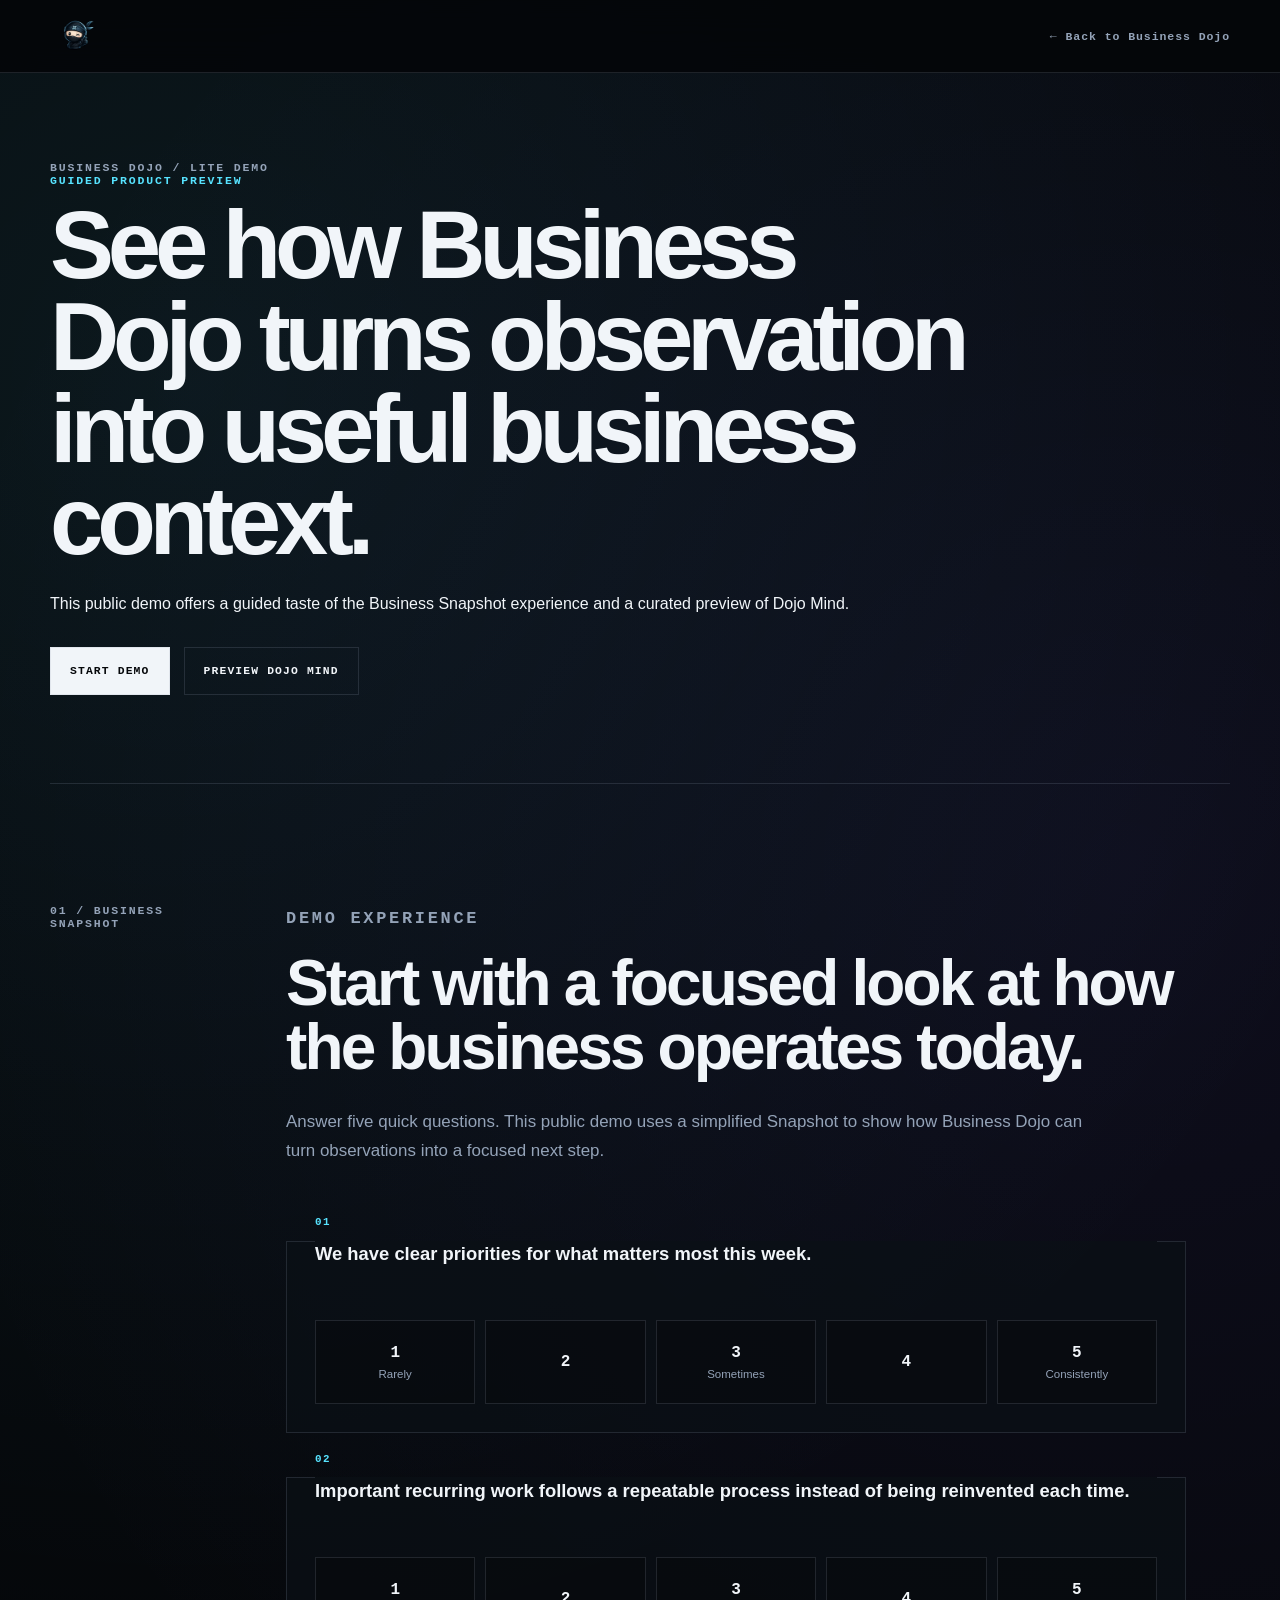
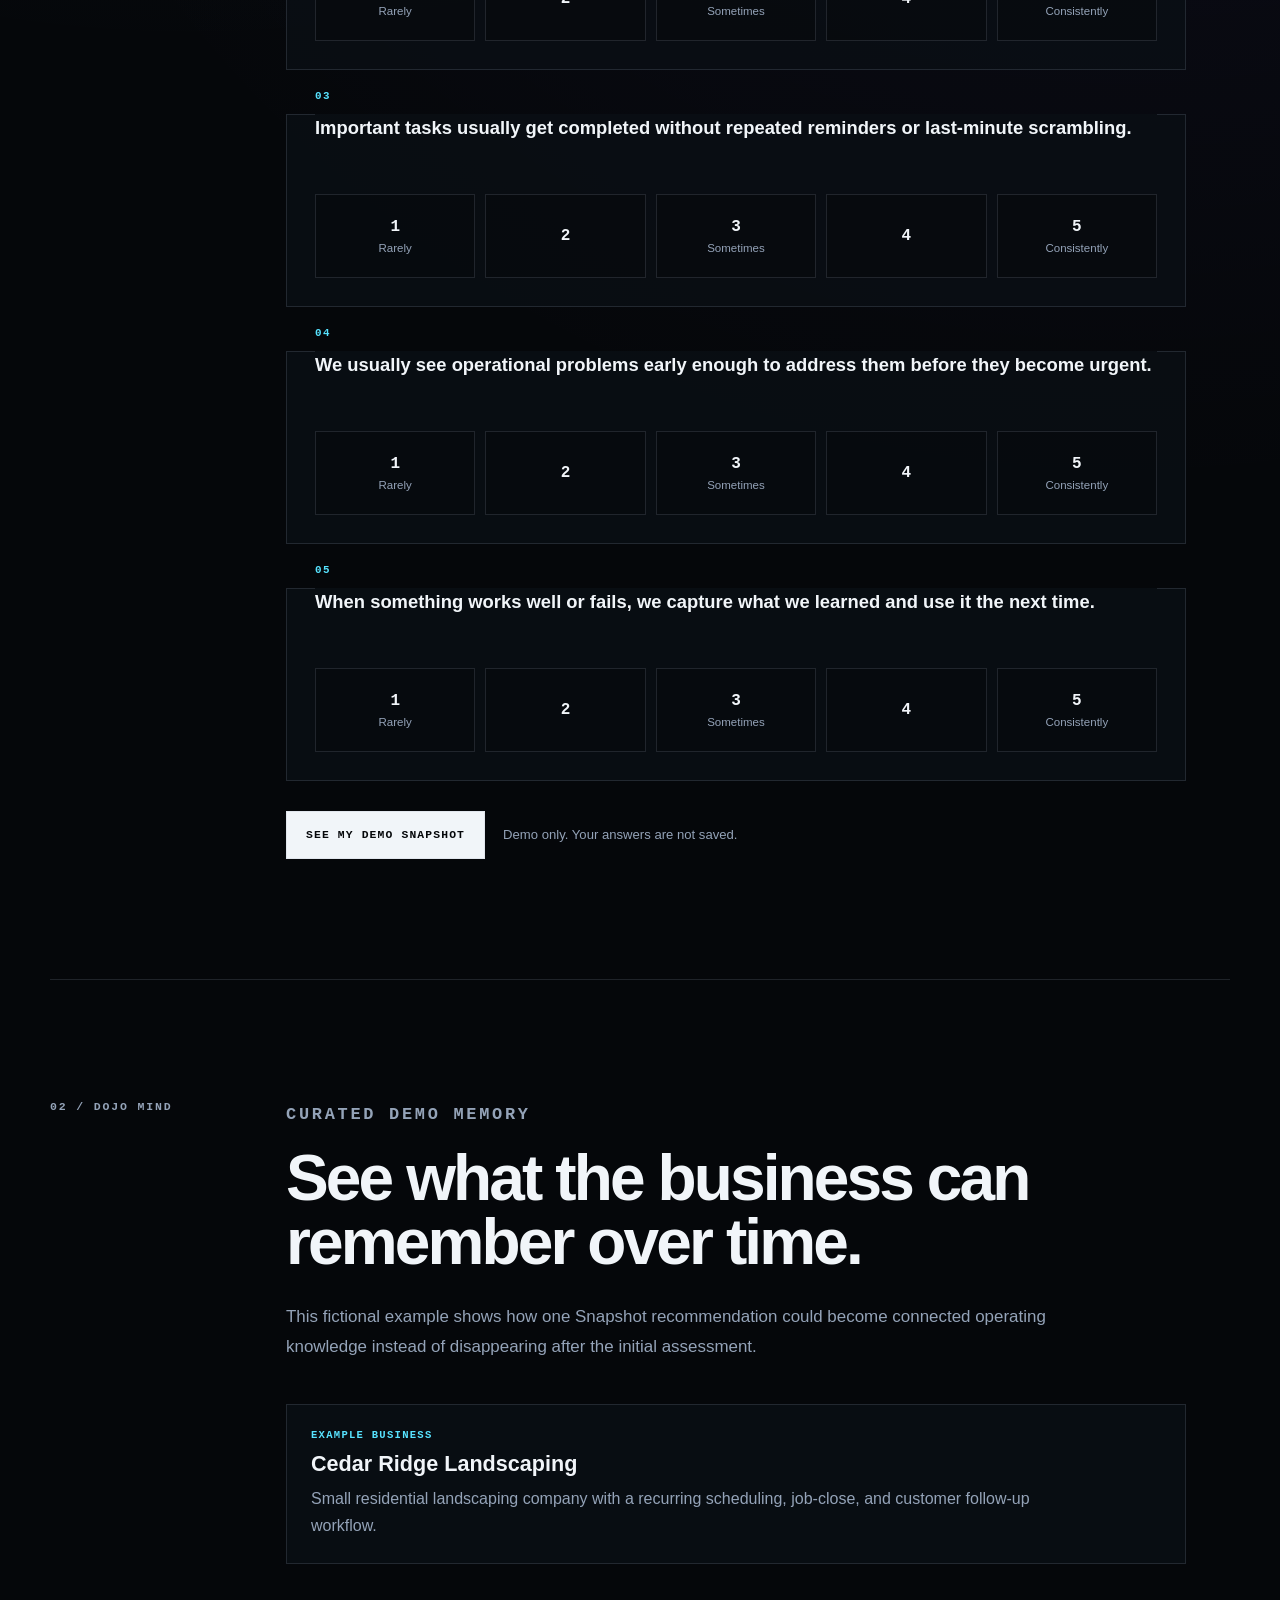
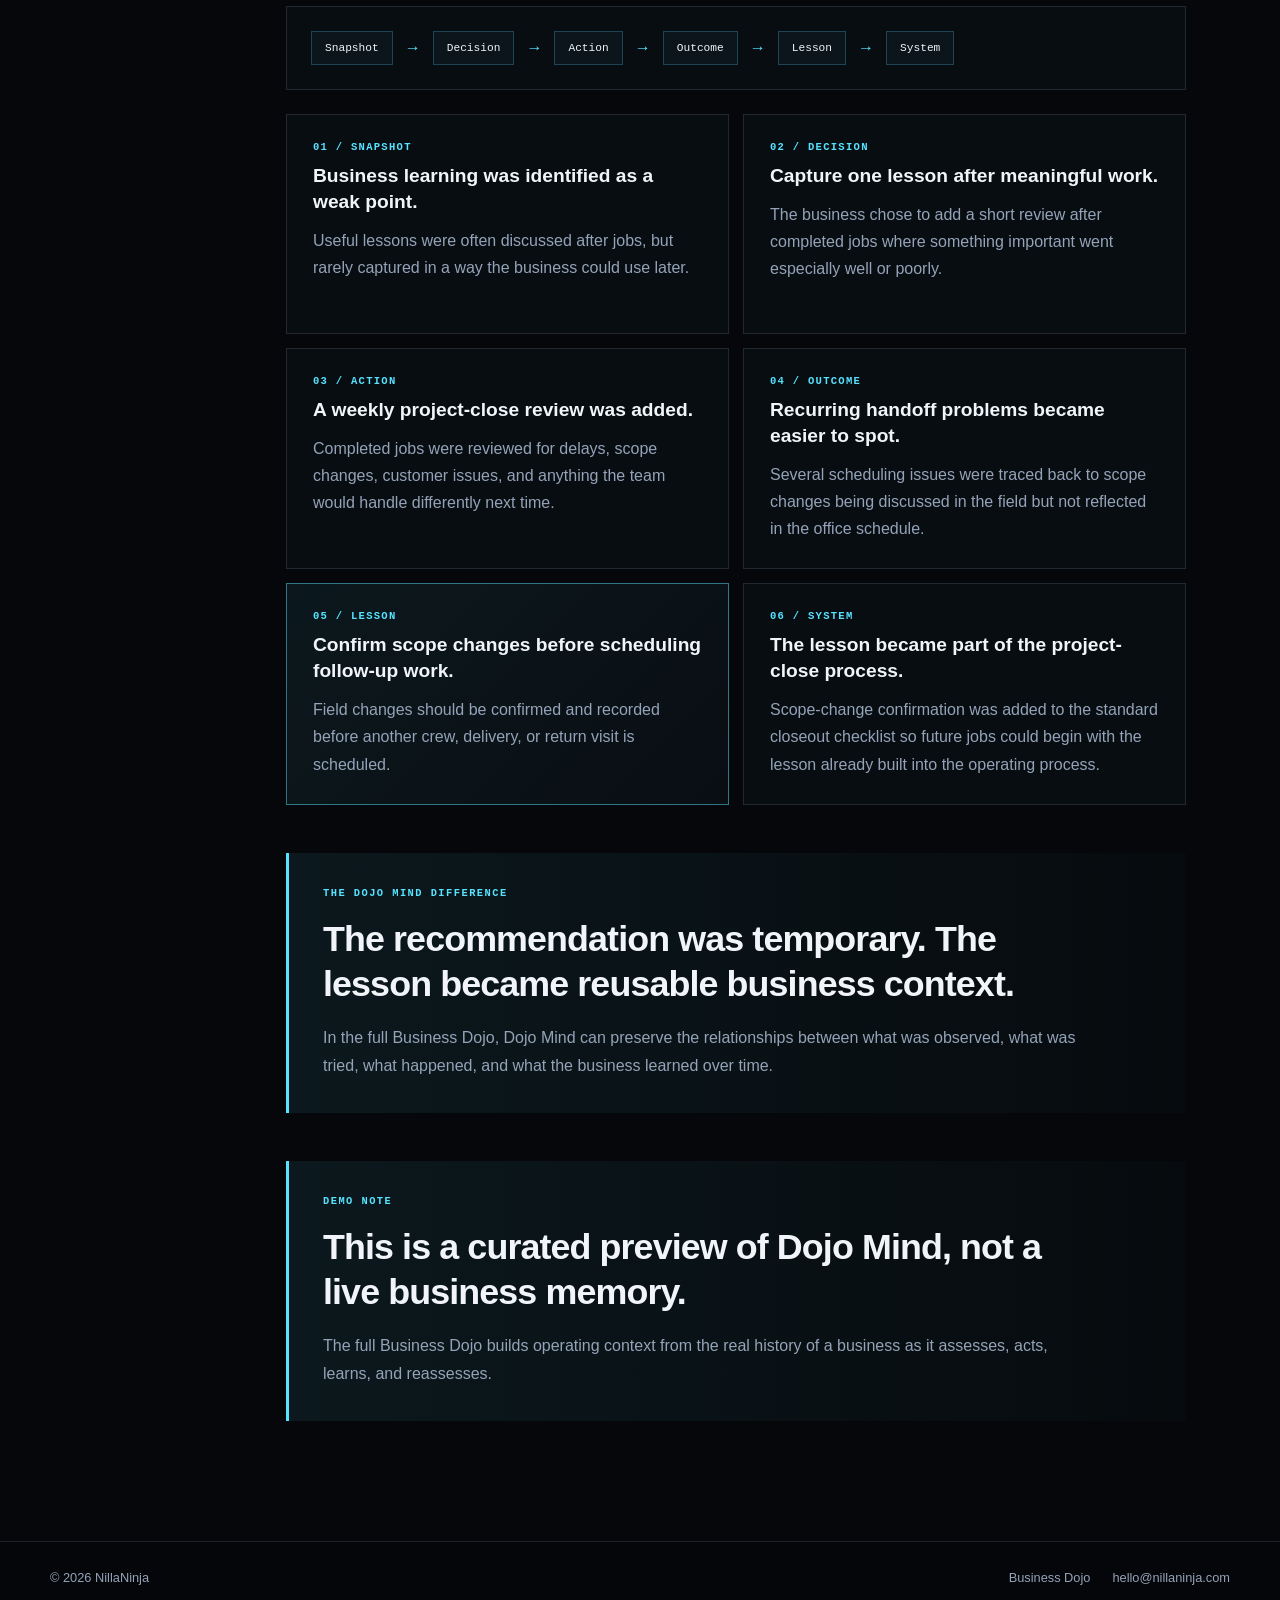
==== demo.html @ 212b3d89 "Add public Business Dojo Lite demo" ====
<!DOCTYPE html>
<html lang="en">
<head>
  <meta charset="UTF-8" />
  <meta name="viewport" content="width=device-width, initial-scale=1.0" />

  <title>Business Dojo Lite Demo | NillaNinja</title>

  <meta
    name="description"
    content="Try a guided preview of NillaNinja Business Dojo Lite and see how Dojo Mind can preserve what a business learns over time."
  />

  <meta name="robots" content="index, follow" />
  <meta name="author" content="NillaNinja" />

  <link rel="canonical" href="https://nillaninja.com/demo.html" />

  <meta property="og:title" content="Business Dojo Lite Demo | NillaNinja" />
  <meta
    property="og:description"
    content="Experience a guided Business Snapshot and preview how Dojo Mind turns business activity into lasting operating knowledge."
  />
  <meta property="og:type" content="website" />
  <meta property="og:url" content="https://nillaninja.com/demo.html" />

  <meta name="twitter:card" content="summary" />
  <meta name="twitter:title" content="Business Dojo Lite Demo | NillaNinja" />
  <meta
    name="twitter:description"
    content="Try a guided Business Dojo Lite preview and see a curated Dojo Mind memory showcase."
  />

  <link rel="icon" href="favicon.ico" />
  <link rel="stylesheet" href="styles.css" />
  <link rel="stylesheet" href="demo.css" />
</head>

<body>
  <header class="whitepaper-site-header">
    <div class="whitepaper-site-header-inner">
      <a href="index.html" class="whitepaper-site-brand" aria-label="Return to NillaNinja Business Dojo">
        <img src="assets/brand/nillaninja-logo-half.png" alt="NillaNinja">
      </a>

      <a href="index.html" class="whitepaper-back-link">
        ← Back to Business Dojo
      </a>
    </div>
  </header>

  <main id="top">
    <section class="hero">
      <div class="section-label">BUSINESS DOJO / LITE DEMO</div>

      <div class="hero-copy">
        <p class="eyebrow">GUIDED PRODUCT PREVIEW</p>

        <h1>
          See how Business Dojo turns observation into useful business context.
        </h1>

        <p>
          This public demo offers a guided taste of the Business Snapshot
          experience and a curated preview of Dojo Mind.
        </p>

        <div class="hero-actions">
          <a class="button button-primary" href="#snapshot">Start Demo</a>
          <a class="button button-ghost" href="#dojo-mind">Preview Dojo Mind</a>
        </div>
      </div>
    </section>

    <section id="snapshot" class="content-section">
      <div class="section-label">01 / BUSINESS SNAPSHOT</div>

      <div class="section-content">
        <p class="eyebrow">DEMO EXPERIENCE</p>

        <h2>
          Start with a focused look at how the business operates today.
        </h2>

        <p>
          Answer five quick questions. This public demo uses a simplified
          Snapshot to show how Business Dojo can turn observations into a
          focused next step.
        </p>

        <form class="demo-snapshot" id="demoSnapshot">
          <fieldset class="demo-question">
            <legend>
              <span>01</span>
              We have clear priorities for what matters most this week.
            </legend>

            <div class="demo-scale" role="radiogroup" aria-label="Weekly priorities">
              <label>
                <input type="radio" name="priorities" value="1" required>
                <span>1</span>
                <small>Rarely</small>
              </label>

              <label>
                <input type="radio" name="priorities" value="2">
                <span>2</span>
              </label>

              <label>
                <input type="radio" name="priorities" value="3">
                <span>3</span>
                <small>Sometimes</small>
              </label>

              <label>
                <input type="radio" name="priorities" value="4">
                <span>4</span>
              </label>

              <label>
                <input type="radio" name="priorities" value="5">
                <span>5</span>
                <small>Consistently</small>
              </label>
            </div>
          </fieldset>

          <fieldset class="demo-question">
            <legend>
              <span>02</span>
              Important recurring work follows a repeatable process instead of
              being reinvented each time.
            </legend>

            <div class="demo-scale" role="radiogroup" aria-label="Repeatable processes">
              <label><input type="radio" name="processes" value="1" required><span>1</span><small>Rarely</small></label>
              <label><input type="radio" name="processes" value="2"><span>2</span></label>
              <label><input type="radio" name="processes" value="3"><span>3</span><small>Sometimes</small></label>
              <label><input type="radio" name="processes" value="4"><span>4</span></label>
              <label><input type="radio" name="processes" value="5"><span>5</span><small>Consistently</small></label>
            </div>
          </fieldset>

          <fieldset class="demo-question">
            <legend>
              <span>03</span>
              Important tasks usually get completed without repeated reminders
              or last-minute scrambling.
            </legend>

            <div class="demo-scale" role="radiogroup" aria-label="Follow-through">
              <label><input type="radio" name="followthrough" value="1" required><span>1</span><small>Rarely</small></label>
              <label><input type="radio" name="followthrough" value="2"><span>2</span></label>
              <label><input type="radio" name="followthrough" value="3"><span>3</span><small>Sometimes</small></label>
              <label><input type="radio" name="followthrough" value="4"><span>4</span></label>
              <label><input type="radio" name="followthrough" value="5"><span>5</span><small>Consistently</small></label>
            </div>
          </fieldset>

          <fieldset class="demo-question">
            <legend>
              <span>04</span>
              We usually see operational problems early enough to address them
              before they become urgent.
            </legend>

            <div class="demo-scale" role="radiogroup" aria-label="Problem visibility">
              <label><input type="radio" name="visibility" value="1" required><span>1</span><small>Rarely</small></label>
              <label><input type="radio" name="visibility" value="2"><span>2</span></label>
              <label><input type="radio" name="visibility" value="3"><span>3</span><small>Sometimes</small></label>
              <label><input type="radio" name="visibility" value="4"><span>4</span></label>
              <label><input type="radio" name="visibility" value="5"><span>5</span><small>Consistently</small></label>
            </div>
          </fieldset>

          <fieldset class="demo-question">
            <legend>
              <span>05</span>
              When something works well or fails, we capture what we learned
              and use it the next time.
            </legend>

            <div class="demo-scale" role="radiogroup" aria-label="Business learning">
              <label><input type="radio" name="learning" value="1" required><span>1</span><small>Rarely</small></label>
              <label><input type="radio" name="learning" value="2"><span>2</span></label>
              <label><input type="radio" name="learning" value="3"><span>3</span><small>Sometimes</small></label>
              <label><input type="radio" name="learning" value="4"><span>4</span></label>
              <label><input type="radio" name="learning" value="5"><span>5</span><small>Consistently</small></label>
            </div>
          </fieldset>

          <div class="demo-snapshot-actions">
            <button class="button button-primary" type="submit">
              See My Demo Snapshot
            </button>

            <p>
              Demo only. Your answers are not saved.
            </p>
          </div>
        </form>

        <section class="demo-result" id="demoResult" hidden aria-live="polite">
          <div class="demo-result-header">
            <div>
              <p class="eyebrow">YOUR DEMO SNAPSHOT</p>
              <h3>Business health</h3>
            </div>

            <div class="demo-result-score">
              <strong id="demoScore">0</strong>
              <span>/ 100</span>
            </div>
          </div>

          <div class="demo-result-focus">
            <p class="statement-label">FOCUS AREA</p>
            <h3 id="demoFocusTitle"></h3>
            <p id="demoFocusText"></p>
          </div>

          <div class="demo-recommendation">
            <p class="statement-label">FOCUSED RECOMMENDATION</p>
            <h3 id="demoRecommendationTitle"></h3>
            <p id="demoRecommendationText"></p>

            <div class="demo-recommendation-meta">
              <span>Why it matters</span>
              <p id="demoRecommendationWhy"></p>
            </div>
          </div>

          <div class="demo-result-next">
            <p>
              This demo stops at one focused recommendation. In Business Dojo,
              actions and outcomes can become part of the business's operating
              history over time.
            </p>

            <a class="button button-ghost" href="#dojo-mind">
              See the Dojo Mind Preview
            </a>
          </div>
        </section>
      </div>
    </section>

    <section id="dojo-mind" class="content-section">
      <div class="section-label">02 / DOJO MIND</div>

      <div class="section-content">
        <p class="eyebrow">CURATED DEMO MEMORY</p>

        <h2>
          See what the business can remember over time.
        </h2>

        <p>
          This fictional example shows how one Snapshot recommendation could
          become connected operating knowledge instead of disappearing after
          the initial assessment.
        </p>

        <div class="demo-business-context">
          <span>EXAMPLE BUSINESS</span>
          <strong>Cedar Ridge Landscaping</strong>
          <p>
            Small residential landscaping company with a recurring scheduling,
            job-close, and customer follow-up workflow.
          </p>
        </div>

        <div class="memory-flow">
          <span>Snapshot</span>
          <b>→</b>
          <span>Decision</span>
          <b>→</b>
          <span>Action</span>
          <b>→</b>
          <span>Outcome</span>
          <b>→</b>
          <span>Lesson</span>
          <b>→</b>
          <span>System</span>
        </div>

        <div class="dojo-memory-timeline">
          <article class="dojo-memory-card">
            <span>01 / SNAPSHOT</span>
            <h3>Business learning was identified as a weak point.</h3>
            <p>
              Useful lessons were often discussed after jobs, but rarely
              captured in a way the business could use later.
            </p>
          </article>

          <article class="dojo-memory-card">
            <span>02 / DECISION</span>
            <h3>Capture one lesson after meaningful work.</h3>
            <p>
              The business chose to add a short review after completed jobs
              where something important went especially well or poorly.
            </p>
          </article>

          <article class="dojo-memory-card">
            <span>03 / ACTION</span>
            <h3>A weekly project-close review was added.</h3>
            <p>
              Completed jobs were reviewed for delays, scope changes, customer
              issues, and anything the team would handle differently next time.
            </p>
          </article>

          <article class="dojo-memory-card">
            <span>04 / OUTCOME</span>
            <h3>Recurring handoff problems became easier to spot.</h3>
            <p>
              Several scheduling issues were traced back to scope changes being
              discussed in the field but not reflected in the office schedule.
            </p>
          </article>

          <article class="dojo-memory-card dojo-memory-card-highlight">
            <span>05 / LESSON</span>
            <h3>Confirm scope changes before scheduling follow-up work.</h3>
            <p>
              Field changes should be confirmed and recorded before another
              crew, delivery, or return visit is scheduled.
            </p>
          </article>

          <article class="dojo-memory-card">
            <span>06 / SYSTEM</span>
            <h3>The lesson became part of the project-close process.</h3>
            <p>
              Scope-change confirmation was added to the standard closeout
              checklist so future jobs could begin with the lesson already
              built into the operating process.
            </p>
          </article>
        </div>

        <div class="statement-panel">
          <p class="statement-label">THE DOJO MIND DIFFERENCE</p>

          <strong>
            The recommendation was temporary. The lesson became reusable
            business context.
          </strong>

          <p>
            In the full Business Dojo, Dojo Mind can preserve the relationships
            between what was observed, what was tried, what happened, and what
            the business learned over time.
          </p>
        </div>

        <div class="statement-panel">
          <p class="statement-label">DEMO NOTE</p>

          <strong>
            This is a curated preview of Dojo Mind, not a live business memory.
          </strong>

          <p>
            The full Business Dojo builds operating context from the real
            history of a business as it assesses, acts, learns, and reassesses.
          </p>
        </div>
      </div>
    </section>
  </main>

  <footer class="whitepaper-site-footer">
    <div class="whitepaper-site-footer-inner">
      <span>© 2026 NillaNinja</span>

      <div class="whitepaper-footer-links">
        <a href="index.html">Business Dojo</a>
        <a href="mailto:hello@nillaninja.com">hello@nillaninja.com</a>
      </div>
    </div>
  </footer>
  <script src="demo.js"></script>
</body>
</html>
---- styles.css ----
:root {
  --bg: #05070a;
  --bg-soft: #090d12;
  --panel: #0b1016;
  --panel-raised: #101720;
  --text: #f1f5f9;
  --muted: #94a3b8;
  --line: rgba(148, 163, 184, 0.18);
  --accent: #57e3ff;
  --accent-2: #7c5cff;
  --max-width: 1180px;
}

* {
  box-sizing: border-box;
}

html {
  scroll-behavior: smooth;
}

body {
  margin: 0;
  min-height: 100vh;
  background:
    radial-gradient(circle at 15% 8%, rgba(87, 227, 255, 0.08), transparent 28%),
    radial-gradient(circle at 88% 18%, rgba(124, 92, 255, 0.08), transparent 30%),
    var(--bg);
  color: var(--text);
  font-family: Inter, sans-serif;
}

a {
  color: inherit;
  text-decoration: none;
}

button {
  font: inherit;
}

img {
  max-width: 100%;
  display: block;
}

.site-header {
  position: sticky;
  top: 0;
  z-index: 50;
  display: flex;
  align-items: center;
  justify-content: space-between;
  width: min(var(--max-width), calc(100% - 48px));
  margin: 0 auto;
  padding: 22px 0;
  backdrop-filter: blur(18px);
  background: linear-gradient(
    to bottom,
    rgba(5, 7, 10, 0.88),
    rgba(5, 7, 10, 0.58)
  );
}

.brand-logo img {
  width: 180px;
  height: auto;
}

nav {
  display: flex;
  align-items: center;
  gap: 28px;
}

nav a {
  color: var(--muted);
  font-size: 0.86rem;
  transition: color 180ms ease;
}

nav a:hover,
nav a:focus-visible {
  color: var(--text);
}

.mobile-menu-toggle {
  display: none;
  width: 44px;
  height: 44px;
  padding: 10px;
  border: 1px solid var(--line);
  background: transparent;
  cursor: pointer;
}

.mobile-menu-toggle span {
  display: block;
  height: 1px;
  margin: 5px 0;
  background: var(--text);
}

main {
  overflow: hidden;
}

.hero,
.content-section,
.release-section,
.site-footer {
  width: min(var(--max-width), calc(100% - 48px));
  margin: 0 auto;
}

.hero {
  min-height: 84vh;
  display: grid;
  grid-template-columns: minmax(0, 1.35fr) minmax(300px, 0.65fr);
  align-items: center;
  gap: 64px;
  padding-top: 72px;
  padding-bottom: 96px;
}

.hero-copy {
  max-width: 820px;
}

.eyebrow,
.status-label,
.section-label,
.process-grid span,
.release-card > span {
  color: var(--accent);
  font-family: "Space Mono", monospace;
  font-size: 0.72rem;
  font-weight: 700;
  letter-spacing: 0.16em;
}

h1,
h2,
h3,
p {
  margin-top: 0;
}

h1 {
  margin-bottom: 28px;
  font-size: clamp(3.7rem, 7.5vw, 7.4rem);
  line-height: 0.96;
  letter-spacing: -0.065em;
}

h2 {
  margin-bottom: 28px;
  font-size: clamp(2.5rem, 5vw, 4.8rem);
  line-height: 1;
  letter-spacing: -0.045em;
}

h3 {
  margin-bottom: 12px;
  font-size: 1.25rem;
}

.hero-text,
.section-content > p,
.process-grid p,
.hero-status p,
.release-card p,
.release-note {
  color: var(--muted);
  line-height: 1.75;
}

.hero-text {
  max-width: 700px;
  margin-bottom: 0;
  font-size: 1.08rem;
}

.hero-actions {
  display: flex;
  flex-wrap: wrap;
  gap: 14px;
  margin-top: 34px;
}

.button {
  display: inline-flex;
  align-items: center;
  justify-content: center;
  min-height: 48px;
  padding: 14px 19px;
  border: 1px solid var(--line);
  cursor: pointer;
  font-family: "Space Mono", monospace;
  font-size: 0.71rem;
  font-weight: 700;
  letter-spacing: 0.1em;
  text-transform: uppercase;
  transition:
    transform 180ms ease,
    border-color 180ms ease,
    background 180ms ease;
}

.button:hover,
.button:focus-visible {
  transform: translateY(-2px);
}

.button-primary {
  background: var(--text);
  color: var(--bg);
}

.button-ghost {
  background: transparent;
  color: var(--text);
}

.button-ghost:hover,
.button-ghost:focus-visible {
  border-color: rgba(87, 227, 255, 0.45);
  background: rgba(87, 227, 255, 0.05);
}

.hero-status {
  position: relative;
  padding: 30px;
  border: 1px solid var(--line);
  background:
    linear-gradient(145deg, rgba(16, 23, 32, 0.9), rgba(5, 7, 10, 0.72));
  overflow: hidden;
}

.hero-status::before {
  content: "";
  position: absolute;
  inset: 0;
  background:
    linear-gradient(rgba(87, 227, 255, 0.04) 1px, transparent 1px),
    linear-gradient(90deg, rgba(87, 227, 255, 0.04) 1px, transparent 1px);
  background-size: 28px 28px;
  pointer-events: none;
}

.hero-status > * {
  position: relative;
}

.hero-status strong {
  display: block;
  margin: 18px 0 14px;
  font-size: clamp(1.8rem, 3vw, 2.7rem);
  line-height: 1.05;
}

.hero-status p:last-child {
  margin-bottom: 0;
}

.content-section {
  display: grid;
  grid-template-columns: 180px minmax(0, 1fr);
  gap: 56px;
  padding-top: 120px;
  padding-bottom: 120px;
  border-top: 1px solid var(--line);
}

.section-label {
  color: var(--muted);
}

.section-content {
  max-width: 900px;
}

.section-content > p {
  max-width: 800px;
  font-size: 1.06rem;
}

.process-grid {
  display: grid;
  grid-template-columns: repeat(2, minmax(0, 1fr));
  gap: 18px;
  margin-top: 48px;
}

.process-grid article {
  min-height: 220px;
  padding: 28px;
  border: 1px solid var(--line);
  background: linear-gradient(
    145deg,
    rgba(16, 23, 32, 0.78),
    rgba(8, 12, 17, 0.84)
  );
}

.process-grid h3 {
  margin-top: 48px;
  font-size: 1.45rem;
}

.release-section {
  padding-top: 130px;
  padding-bottom: 130px;
  border-top: 1px solid var(--line);
}

.release-section > h2 {
  max-width: 880px;
}

.release-grid {
  display: grid;
  grid-template-columns: repeat(3, minmax(0, 1fr));
  gap: 18px;
  margin-top: 50px;
}

.release-card {
  position: relative;
  min-height: 250px;
  padding: 28px;
  border: 1px solid var(--line);
  background: linear-gradient(
    145deg,
    rgba(16, 23, 32, 0.8),
    rgba(8, 12, 17, 0.88)
  );
}

.release-card.active {
  border-color: rgba(87, 227, 255, 0.5);
  box-shadow: 0 0 40px rgba(87, 227, 255, 0.06);
}

.release-card strong {
  display: block;
  margin: 50px 0 14px;
  font-size: 1.45rem;
}

.release-note {
  max-width: 720px;
  margin-top: 36px;
}

.site-footer {
  display: flex;
  justify-content: space-between;
  gap: 24px;
  padding-top: 30px;
  padding-bottom: 42px;
  border-top: 1px solid var(--line);
  color: var(--muted);
  font-size: 0.8rem;
}

@media (max-width: 900px) {
  .hero {
    grid-template-columns: 1fr;
    min-height: auto;
    gap: 40px;
    padding-top: 70px;
    padding-bottom: 90px;
  }

  .content-section {
    grid-template-columns: 1fr;
    gap: 30px;
    padding-top: 90px;
    padding-bottom: 90px;
  }

  .release-grid {
    grid-template-columns: 1fr;
  }
}

@media (max-width: 760px) {
  .site-header {
    width: min(var(--max-width), calc(100% - 28px));
  }

  .brand-logo img {
    width: 155px;
  }

  .mobile-menu-toggle {
    display: block;
  }

  nav {
    position: absolute;
    top: 74px;
    left: 0;
    right: 0;
    display: none;
    flex-direction: column;
    align-items: stretch;
    gap: 0;
    padding: 10px;
    border: 1px solid var(--line);
    background: rgba(5, 7, 10, 0.98);
  }

  nav.is-open {
    display: flex;
  }

  nav a {
    padding: 14px 12px;
  }

  .hero,
  .content-section,
  .release-section,
  .site-footer {
    width: calc(100% - 28px);
  }

  .hero {
    padding-top: 56px;
  }

  h1 {
    font-size: clamp(3.3rem, 15vw, 5.4rem);
  }

  .process-grid {
    grid-template-columns: 1fr;
  }

  .site-footer {
    flex-direction: column;
  }
}

@media (prefers-reduced-motion: reduce) {
  * {
    scroll-behavior: auto !important;
    transition-duration: 0.01ms !important;
  }
}


/* =========================================================
   COMPACT STICKY HEADER + ANCHOR OFFSET
   ========================================================= */

.site-header {
  min-height: 72px;
  padding-top: 10px;
  padding-bottom: 10px;
}

.brand-logo {
  display: flex;
  align-items: center;
  height: 52px;
  overflow: hidden;
}

.brand-logo img {
  width: auto;
  height: 52px;
  max-height: 52px;
  object-fit: contain;
}

#about,
#method,
#mind,
#release {
  scroll-margin-top: 92px;
}

@media (max-width: 760px) {
  .site-header {
    min-height: 64px;
    padding-top: 8px;
    padding-bottom: 8px;
  }

  .brand-logo {
    height: 46px;
  }

  .brand-logo img {
    height: 46px;
    max-height: 46px;
  }

  nav {
    top: 64px;
  }

  #about,
  #method,
  #mind,
  #release {
    scroll-margin-top: 82px;
  }
}

/* =========================================================
   HERO PRODUCT DEMO
   ========================================================= */

.hero-demo {
  position: relative;
  padding: 30px;
  border: 1px solid var(--line);
  background:
    linear-gradient(145deg, rgba(16, 23, 32, 0.94), rgba(5, 7, 10, 0.78));
  overflow: hidden;
  box-shadow: 0 24px 80px rgba(0, 0, 0, 0.22);
}

.hero-demo::before {
  content: "";
  position: absolute;
  inset: 0;
  background:
    linear-gradient(rgba(87, 227, 255, 0.035) 1px, transparent 1px),
    linear-gradient(90deg, rgba(87, 227, 255, 0.035) 1px, transparent 1px);
  background-size: 28px 28px;
  pointer-events: none;
}

.hero-demo > * {
  position: relative;
}

.demo-header {
  display: flex;
  align-items: flex-start;
  justify-content: space-between;
  gap: 20px;
  padding-bottom: 24px;
  border-bottom: 1px solid var(--line);
}

.demo-header strong {
  display: block;
  margin-top: 8px;
  font-size: 1.25rem;
}

.demo-score {
  display: flex;
  align-items: baseline;
  gap: 4px;
  font-family: "Space Mono", monospace;
}

.demo-score span {
  color: var(--text);
  font-size: 2.8rem;
  font-weight: 700;
  letter-spacing: -0.08em;
}

.demo-score small {
  color: var(--muted);
  font-size: 0.75rem;
}

.demo-metric {
  margin-top: 22px;
}

.demo-metric-row {
  display: flex;
  justify-content: space-between;
  gap: 18px;
  margin-bottom: 8px;
  color: var(--muted);
  font-size: 0.8rem;
}

.demo-bar {
  height: 6px;
  background: rgba(148, 163, 184, 0.12);
  overflow: hidden;
}

.demo-bar span {
  display: block;
  width: var(--demo-width);
  height: 100%;
  background: linear-gradient(90deg, var(--accent), var(--accent-2));
  transform-origin: left;
  animation: demoBarFill 1.1s ease both;
}

.demo-recommendation {
  margin-top: 28px;
  padding: 20px;
  border: 1px solid rgba(87, 227, 255, 0.24);
  background: rgba(87, 227, 255, 0.045);
  animation: demoCardIn 700ms ease 500ms both;
}

.demo-kicker {
  display: block;
  margin-bottom: 12px;
  color: var(--accent);
  font-family: "Space Mono", monospace;
  font-size: 0.64rem;
  font-weight: 700;
  letter-spacing: 0.14em;
}

.demo-recommendation strong {
  display: block;
  line-height: 1.35;
}

.demo-recommendation p {
  margin: 10px 0 0;
  color: var(--muted);
  font-size: 0.82rem;
  line-height: 1.6;
}

.demo-progress {
  display: grid;
  grid-template-columns: repeat(4, 1fr);
  gap: 8px;
  margin-top: 24px;
}

.demo-step {
  padding: 9px 6px;
  border: 1px solid var(--line);
  color: var(--muted);
  font-family: "Space Mono", monospace;
  font-size: 0.62rem;
  text-align: center;
  transition:
    color 250ms ease,
    border-color 250ms ease,
    background 250ms ease;
}

.demo-step.is-active {
  color: var(--text);
  border-color: rgba(87, 227, 255, 0.5);
  background: rgba(87, 227, 255, 0.07);
}

.demo-memory {
  display: flex;
  align-items: center;
  gap: 10px;
  margin-top: 20px;
  color: var(--muted);
  font-family: "Space Mono", monospace;
  font-size: 0.68rem;
}

.demo-memory-dot {
  width: 8px;
  height: 8px;
  border-radius: 50%;
  background: var(--muted);
  transition:
    background 250ms ease,
    box-shadow 250ms ease;
}

.demo-memory.is-updated {
  color: var(--text);
}

.demo-memory.is-updated .demo-memory-dot {
  background: var(--accent);
  box-shadow: 0 0 14px rgba(87, 227, 255, 0.8);
}

@keyframes demoBarFill {
  from {
    transform: scaleX(0);
  }

  to {
    transform: scaleX(1);
  }
}

@keyframes demoCardIn {
  from {
    opacity: 0;
    transform: translateY(10px);
  }

  to {
    opacity: 1;
    transform: translateY(0);
  }
}

/* =========================================================
   BUSINESS DOJO STORY SECTIONS
   ========================================================= */

#foundation,
#ai {
  scroll-margin-top: 92px;
}

.capability-grid,
.foundation-grid {
  display: grid;
  grid-template-columns: repeat(2, minmax(0, 1fr));
  gap: 18px;
  margin-top: 48px;
}

.capability-grid article,
.foundation-grid article {
  min-height: 230px;
  padding: 28px;
  border: 1px solid var(--line);
  background:
    linear-gradient(
      145deg,
      rgba(16, 23, 32, 0.82),
      rgba(8, 12, 17, 0.88)
    );
}

.capability-grid article > span,
.foundation-grid article > span {
  display: block;
  color: var(--accent);
  font-family: "Space Mono", monospace;
  font-size: 0.66rem;
  font-weight: 700;
  letter-spacing: 0.13em;
}

.capability-grid h3,
.foundation-grid h3 {
  margin-top: 42px;
  font-size: 1.4rem;
}

.capability-grid p,
.foundation-grid p {
  margin-bottom: 0;
  color: var(--muted);
  line-height: 1.7;
}

.statement-panel,
.sequence-callout {
  position: relative;
  margin-top: 48px;
  padding: 34px;
  border-left: 3px solid var(--accent);
  background:
    linear-gradient(
      90deg,
      rgba(87, 227, 255, 0.08),
      rgba(87, 227, 255, 0.015)
    );
}

.statement-label {
  margin-bottom: 18px;
  color: var(--accent);
  font-family: "Space Mono", monospace;
  font-size: 0.65rem;
  font-weight: 700;
  letter-spacing: 0.14em;
}

.statement-panel strong {
  display: block;
  max-width: 780px;
  font-size: clamp(1.5rem, 2.8vw, 2.4rem);
  line-height: 1.25;
  letter-spacing: -0.025em;
}

.statement-panel p:last-child {
  max-width: 760px;
  margin: 18px 0 0;
  color: var(--muted);
  line-height: 1.7;
}

.method-note {
  margin-top: 34px;
  padding-top: 24px;
  border-top: 1px solid var(--line);
  color: var(--muted);
  font-size: 0.93rem;
  line-height: 1.75;
}

.method-sequence-grid {
  display: grid;
  grid-template-columns: repeat(3, minmax(0, 1fr));
  gap: 14px;
  margin-top: 48px;
}

.method-sequence-grid article {
  min-height: 180px;
  padding: 24px;
  border: 1px solid var(--line);
  background: rgba(11, 16, 22, 0.7);
}

.method-sequence-grid article > span {
  display: block;
  margin-bottom: 34px;
  color: var(--accent);
  font-family: "Space Mono", monospace;
  font-size: 0.64rem;
  font-weight: 700;
}

.method-sequence-grid strong {
  display: block;
  margin-bottom: 9px;
  font-size: 1.16rem;
}

.method-sequence-grid p {
  margin-bottom: 0;
  color: var(--muted);
  font-size: 0.86rem;
  line-height: 1.55;
}

.sequence-callout h3 {
  max-width: 760px;
  margin: 0 0 18px;
  font-size: clamp(1.8rem, 3vw, 2.8rem);
  line-height: 1.1;
  letter-spacing: -0.03em;
}

.sequence-callout > p:not(.statement-label) {
  max-width: 780px;
  color: var(--muted);
  line-height: 1.7;
}

.memory-flow {
  display: flex;
  align-items: center;
  flex-wrap: wrap;
  gap: 12px;
  margin-top: 42px;
  padding: 24px;
  border: 1px solid var(--line);
  background: rgba(11, 16, 22, 0.7);
}

.memory-flow span {
  padding: 10px 13px;
  border: 1px solid rgba(87, 227, 255, 0.24);
  background: rgba(87, 227, 255, 0.04);
  font-family: "Space Mono", monospace;
  font-size: 0.7rem;
}

.memory-flow b {
  color: var(--accent);
  font-weight: 400;
}

.ai-principle {
  display: grid;
  grid-template-columns: 1fr auto 1fr auto 1.25fr;
  align-items: center;
  gap: 14px;
  margin: 42px 0;
  padding: 26px;
  border: 1px solid var(--line);
  background:
    linear-gradient(
      145deg,
      rgba(16, 23, 32, 0.8),
      rgba(8, 12, 17, 0.9)
    );
}

.ai-principle span,
.ai-principle strong {
  padding: 14px;
  text-align: center;
  font-family: "Space Mono", monospace;
  font-size: 0.67rem;
  line-height: 1.5;
  letter-spacing: 0.07em;
}

.ai-principle span {
  color: var(--muted);
}

.ai-principle strong {
  color: var(--text);
  border: 1px solid rgba(87, 227, 255, 0.35);
  background: rgba(87, 227, 255, 0.055);
}

.ai-principle b {
  color: var(--accent);
  font-weight: 400;
  text-align: center;
}

.whitepaper-preview {
  width: min(var(--max-width), calc(100% - 48px));
  margin: 0 auto;
  padding: 120px 0;
  border-top: 1px solid var(--line);
}

.whitepaper-preview-inner {
  position: relative;
  overflow: hidden;
  padding: clamp(34px, 6vw, 72px);
  border: 1px solid rgba(87, 227, 255, 0.28);
  background:
    radial-gradient(
      circle at 85% 15%,
      rgba(124, 92, 255, 0.13),
      transparent 34%
    ),
    linear-gradient(
      145deg,
      rgba(16, 23, 32, 0.94),
      rgba(5, 7, 10, 0.86)
    );
}

.whitepaper-preview-inner::after {
  content: "METHOD";
  position: absolute;
  right: -18px;
  bottom: -32px;
  color: rgba(87, 227, 255, 0.025);
  font-family: "Space Mono", monospace;
  font-size: clamp(5rem, 15vw, 11rem);
  font-weight: 700;
  letter-spacing: -0.08em;
  pointer-events: none;
}

.whitepaper-preview h2,
.whitepaper-preview p,
.whitepaper-preview a {
  position: relative;
  z-index: 1;
}

.whitepaper-preview h2 {
  max-width: 780px;
}

.whitepaper-preview p {
  max-width: 780px;
  color: var(--muted);
  line-height: 1.75;
}

.whitepaper-disclaimer {
  margin-bottom: 30px;
  font-size: 0.9rem;
}

@media (max-width: 900px) {
  .method-sequence-grid {
    grid-template-columns: repeat(2, minmax(0, 1fr));
  }

  .ai-principle {
    grid-template-columns: 1fr;
  }

  .ai-principle b {
    transform: rotate(90deg);
  }
}

@media (max-width: 760px) {
  #foundation,
  #ai {
    scroll-margin-top: 82px;
  }

  .capability-grid,
  .foundation-grid,
  .method-sequence-grid {
    grid-template-columns: 1fr;
  }

  .statement-panel,
  .sequence-callout {
    padding: 26px 22px;
  }

  .memory-flow {
    align-items: stretch;
  }

  .memory-flow span {
    flex: 1 1 100%;
    text-align: center;
  }

  .memory-flow b {
    width: 100%;
    text-align: center;
    transform: rotate(90deg);
  }

  .whitepaper-preview {
    width: calc(100% - 28px);
    padding: 90px 0;
  }
}

/* =========================================================
   FULL-WIDTH STICKY HEADER
   ========================================================= */

.site-header {
  width: 100%;
  max-width: none;
  margin: 0;
  padding: 0;
  background: rgba(5, 7, 10, 0.94);
  border-bottom: 1px solid var(--line);
}

.site-header-inner {
  display: flex;
  align-items: center;
  justify-content: space-between;
  width: min(var(--max-width), calc(100% - 48px));
  min-height: 72px;
  margin: 0 auto;
  padding: 10px 0;
}

@media (max-width: 760px) {
  .site-header-inner {
    width: calc(100% - 28px);
    min-height: 64px;
    padding: 8px 0;
  }

  nav {
    left: 0;
    right: 0;
    width: 100%;
  }
}

/* =========================================================
   CONTACT CTA
   ========================================================= */

.contact-section {
  width: min(var(--max-width), calc(100% - 48px));
  margin: 0 auto;
  padding: 120px 0 130px;
  border-top: 1px solid var(--line);
  text-align: center;
}

.contact-section h2 {
  max-width: 820px;
  margin: 0 auto 24px;
}

.contact-section > p:not(.eyebrow) {
  max-width: 680px;
  margin: 0 auto 30px;
  color: var(--muted);
  line-height: 1.75;
}

@media (max-width: 760px) {
  .contact-section {
    width: calc(100% - 28px);
    padding: 90px 0 100px;
  }
}
---- demo.css ----
.whitepaper-site-header {
  position: sticky;
  top: 0;
  z-index: 50;
  width: 100%;
  margin: 0;
  background: rgba(5, 7, 10, 0.96);
  border-bottom: 1px solid rgba(148, 163, 184, 0.18);
  backdrop-filter: blur(18px);
}

.whitepaper-site-header-inner {
  display: flex;
  align-items: center;
  justify-content: space-between;
  width: min(1180px, calc(100% - 48px));
  min-height: 72px;
  margin: 0 auto;
  padding: 10px 0;
}

.whitepaper-site-brand {
  display: flex;
  align-items: center;
  height: 52px;
  overflow: hidden;
}

.whitepaper-site-brand img {
  width: auto;
  height: 52px;
  max-height: 52px;
  object-fit: contain;
}

.whitepaper-back-link {
  color: #94a3b8;
  font-family: "Space Mono", monospace;
  font-size: 0.72rem;
  font-weight: 700;
  letter-spacing: 0.08em;
  text-decoration: none;
  transition: color 180ms ease;
}

.whitepaper-back-link:hover,
.whitepaper-back-link:focus-visible {
  color: #f1f5f9;
}

.whitepaper-site-footer {
  width: 100%;
  border-top: 1px solid rgba(148, 163, 184, 0.18);
  background: rgba(5, 7, 10, 0.96);
}

.whitepaper-site-footer-inner {
  display: flex;
  align-items: center;
  justify-content: space-between;
  gap: 24px;
  width: min(1180px, calc(100% - 48px));
  margin: 0 auto;
  padding: 28px 0 36px;
  color: #94a3b8;
  font-size: 0.8rem;
}

.whitepaper-footer-links {
  display: flex;
  gap: 22px;
}

.whitepaper-footer-links a {
  color: #94a3b8;
  text-decoration: none;
  transition: color 180ms ease;
}

.whitepaper-footer-links a:hover,
.whitepaper-footer-links a:focus-visible {
  color: #f1f5f9;
}

@media (max-width: 760px) {
  .whitepaper-site-header-inner {
    width: calc(100% - 28px);
    min-height: 64px;
    padding: 8px 0;
  }

  .whitepaper-site-brand {
    height: 46px;
  }

  .whitepaper-site-brand img {
    height: 46px;
    max-height: 46px;
  }

  .whitepaper-back-link {
    font-size: 0.62rem;
  }

  .whitepaper-site-footer-inner {
    width: calc(100% - 28px);
    flex-direction: column;
    align-items: flex-start;
  }

  .whitepaper-footer-links {
    flex-direction: column;
    gap: 10px;
  }
}

/* =========================================================
   DEMO HERO
   ========================================================= */

.hero {
  grid-template-columns: 1fr;
  min-height: auto;
  align-items: start;
  gap: 0;
  padding-top: 88px;
  padding-bottom: 88px;
}

.hero-copy {
  max-width: 960px;
}

.hero h1 {
  max-width: 920px;
}

@media (max-width: 760px) {
  .hero {
    padding-top: 56px;
    padding-bottom: 64px;
  }

  .hero-copy {
    max-width: none;
  }
}

/* =========================================================
   DEMO SNAPSHOT
   ========================================================= */

.demo-snapshot {
  display: grid;
  gap: 18px;
  margin-top: 48px;
}

.demo-question {
  margin: 0;
  padding: 28px;
  border: 1px solid var(--line);
  background: rgba(11, 16, 22, 0.72);
}

.demo-question legend {
  width: 100%;
  margin: 0 0 24px;
  padding: 0;
  color: var(--text);
  font-size: 1.15rem;
  font-weight: 700;
  line-height: 1.5;
}

.demo-question legend > span {
  display: block;
  margin-bottom: 10px;
  color: var(--accent);
  font-family: "Space Mono", monospace;
  font-size: 0.68rem;
  letter-spacing: 0.14em;
}

.demo-scale {
  display: grid;
  grid-template-columns: repeat(5, minmax(0, 1fr));
  gap: 10px;
}

.demo-scale label {
  position: relative;
  display: flex;
  min-height: 84px;
  flex-direction: column;
  align-items: center;
  justify-content: center;
  gap: 6px;
  padding: 14px 10px;
  border: 1px solid var(--line);
  background: rgba(5, 7, 10, 0.45);
  cursor: pointer;
  text-align: center;
  transition:
    border-color 180ms ease,
    background 180ms ease,
    transform 180ms ease;
}

.demo-scale label:hover {
  transform: translateY(-2px);
  border-color: rgba(87, 227, 255, 0.4);
  background: rgba(87, 227, 255, 0.04);
}

.demo-scale input {
  position: absolute;
  opacity: 0;
  pointer-events: none;
}

.demo-scale label > span {
  color: var(--text);
  font-family: "Space Mono", monospace;
  font-size: 1rem;
  font-weight: 700;
}

.demo-scale small {
  color: var(--muted);
  font-size: 0.72rem;
}

.demo-scale label:has(input:checked) {
  border-color: var(--accent);
  background: rgba(87, 227, 255, 0.09);
}

.demo-scale label:has(input:checked) > span {
  color: var(--accent);
}

.demo-scale label:has(input:focus-visible) {
  outline: 2px solid var(--accent);
  outline-offset: 3px;
}

.demo-snapshot-actions {
  display: flex;
  flex-wrap: wrap;
  align-items: center;
  gap: 18px;
  margin-top: 12px;
}

.demo-snapshot-actions p {
  margin: 0;
  color: var(--muted);
  font-size: 0.82rem;
}

@media (max-width: 760px) {
  .demo-question {
    padding: 22px 18px;
  }

  .demo-scale {
    grid-template-columns: 1fr;
  }

  .demo-scale label {
    min-height: auto;
    flex-direction: row;
    justify-content: flex-start;
    gap: 12px;
    padding: 14px 16px;
    text-align: left;
  }

  .demo-scale small {
    margin-left: auto;
  }

  .demo-snapshot-actions {
    align-items: flex-start;
    flex-direction: column;
  }
}

/* =========================================================
   DEMO SNAPSHOT RESULT
   ========================================================= */

.demo-result {
  margin-top: 56px;
  padding: 32px;
  border: 1px solid var(--line);
  background: rgba(11, 16, 22, 0.78);
}

.demo-result-header {
  display: flex;
  align-items: flex-start;
  justify-content: space-between;
  gap: 28px;
  padding-bottom: 28px;
  border-bottom: 1px solid var(--line);
}

.demo-result-header h3 {
  margin: 0;
  font-size: 1.6rem;
}

.demo-result-score {
  display: flex;
  align-items: baseline;
  gap: 8px;
  white-space: nowrap;
}

.demo-result-score strong {
  font-size: clamp(3rem, 7vw, 5.5rem);
  line-height: 0.85;
  letter-spacing: -0.06em;
}

.demo-result-score span {
  color: var(--muted);
  font-family: "Space Mono", monospace;
  font-size: 0.75rem;
}

.demo-result-focus,
.demo-recommendation {
  padding: 30px 0;
  border-bottom: 1px solid var(--line);
}

.demo-result-focus h3,
.demo-recommendation h3 {
  margin-bottom: 12px;
  font-size: 1.45rem;
}

.demo-result-focus > p:last-child,
.demo-recommendation > p,
.demo-result-next p {
  color: var(--muted);
  line-height: 1.7;
}

.demo-recommendation {
  padding-left: 24px;
  border-left: 3px solid var(--accent);
}

.demo-recommendation-meta {
  margin-top: 24px;
}

.demo-recommendation-meta span {
  color: var(--accent);
  font-family: "Space Mono", monospace;
  font-size: 0.66rem;
  font-weight: 700;
  letter-spacing: 0.12em;
  text-transform: uppercase;
}

.demo-recommendation-meta p {
  margin: 8px 0 0;
  color: var(--muted);
  line-height: 1.7;
}

.demo-result-next {
  padding-top: 30px;
}

.demo-result-next p {
  max-width: 760px;
}

.demo-result-next .button {
  margin-top: 8px;
}

@media (max-width: 760px) {
  .demo-result {
    padding: 24px 18px;
  }

  .demo-result-header {
    flex-direction: column;
  }

  .demo-recommendation {
    padding-left: 18px;
  }
}

/* =========================================================
   DOJO MIND DEMO
   ========================================================= */

.demo-business-context {
  margin-top: 42px;
  padding: 24px;
  border: 1px solid var(--line);
  background: rgba(11, 16, 22, 0.72);
}

.demo-business-context > span,
.dojo-memory-card > span {
  display: block;
  margin-bottom: 10px;
  color: var(--accent);
  font-family: "Space Mono", monospace;
  font-size: 0.66rem;
  font-weight: 700;
  letter-spacing: 0.12em;
}

.demo-business-context strong {
  display: block;
  margin-bottom: 8px;
  font-size: 1.35rem;
}

.demo-business-context p {
  max-width: 760px;
  margin: 0;
  color: var(--muted);
  line-height: 1.7;
}

.dojo-memory-timeline {
  display: grid;
  grid-template-columns: repeat(2, minmax(0, 1fr));
  gap: 14px;
  margin-top: 24px;
}

.dojo-memory-card {
  min-height: 220px;
  padding: 26px;
  border: 1px solid var(--line);
  background: rgba(11, 16, 22, 0.72);
}

.dojo-memory-card h3 {
  margin-bottom: 12px;
  font-size: 1.2rem;
  line-height: 1.35;
}

.dojo-memory-card p {
  margin: 0;
  color: var(--muted);
  line-height: 1.7;
}

.dojo-memory-card-highlight {
  border-color: rgba(87, 227, 255, 0.48);
  background:
    linear-gradient(
      135deg,
      rgba(87, 227, 255, 0.08),
      rgba(11, 16, 22, 0.78)
    );
}

@media (max-width: 760px) {
  .dojo-memory-timeline {
    grid-template-columns: 1fr;
  }

  .dojo-memory-card {
    min-height: auto;
  }
}
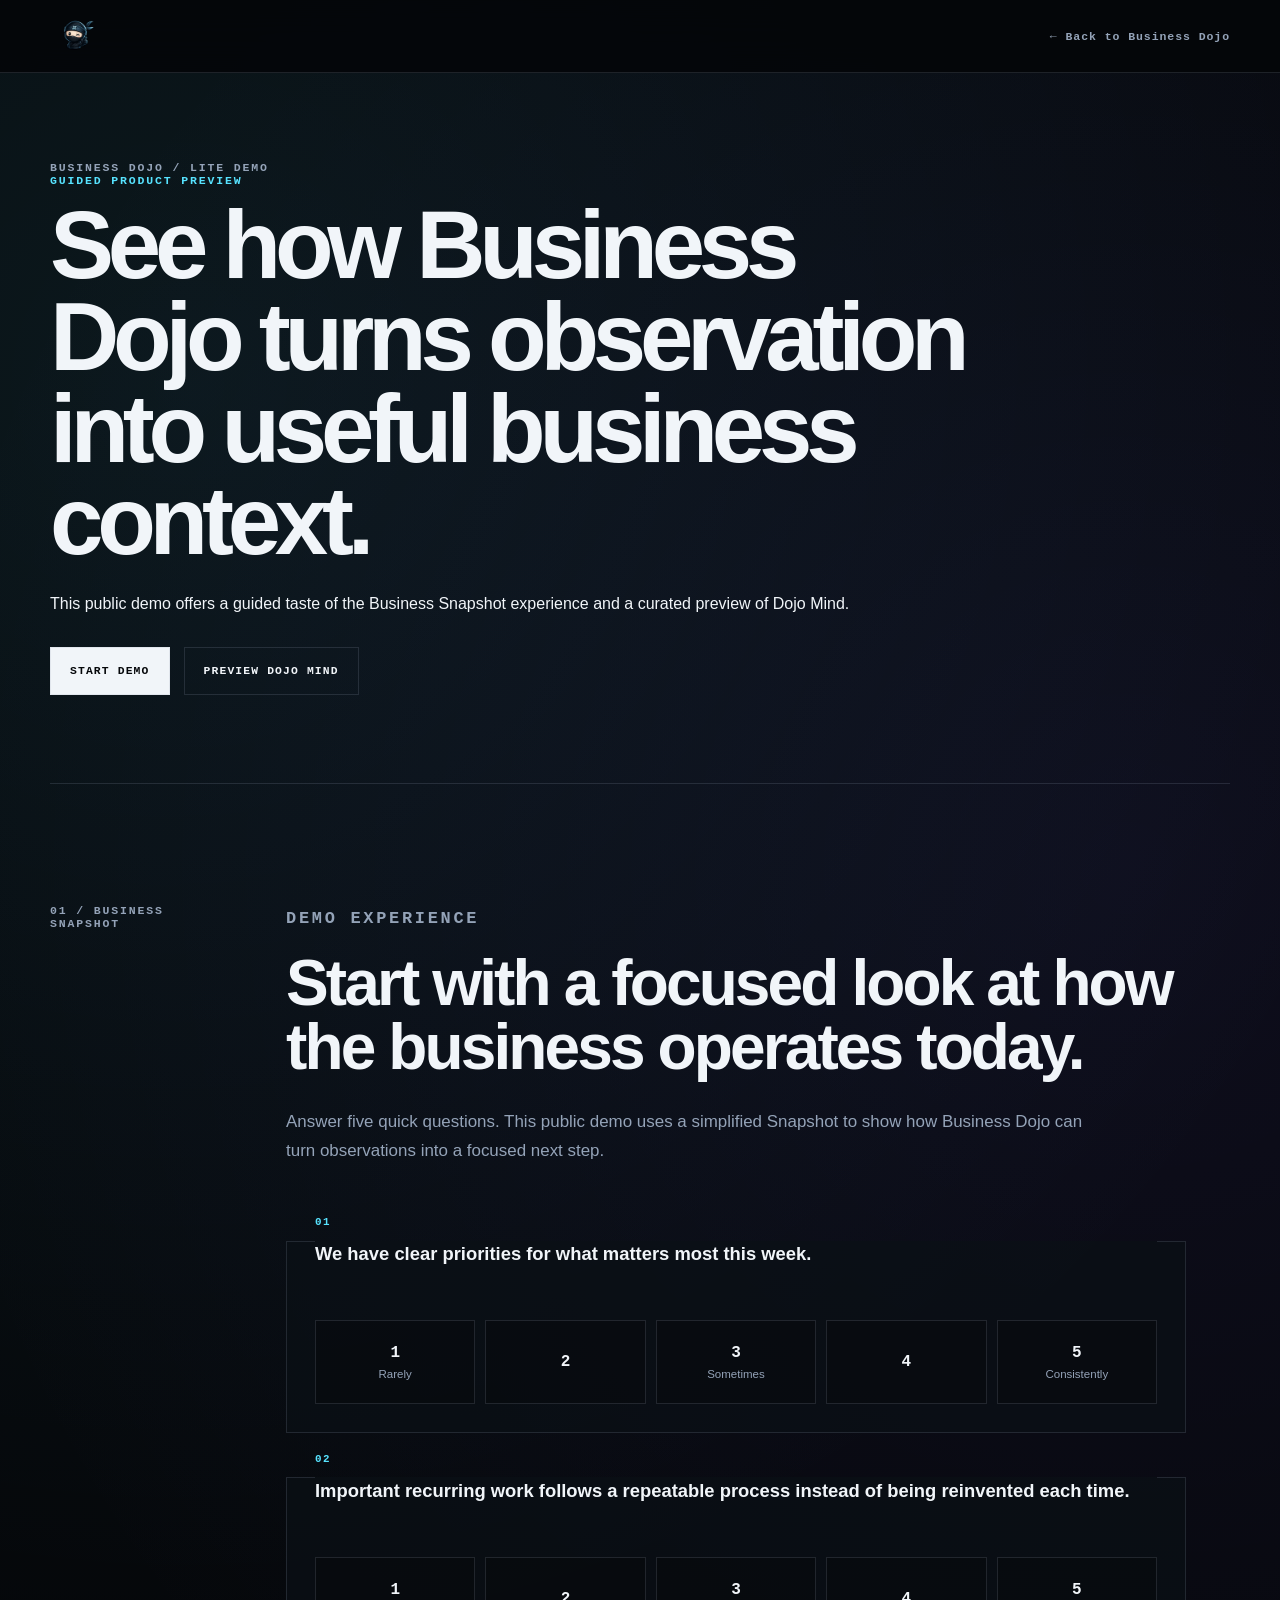
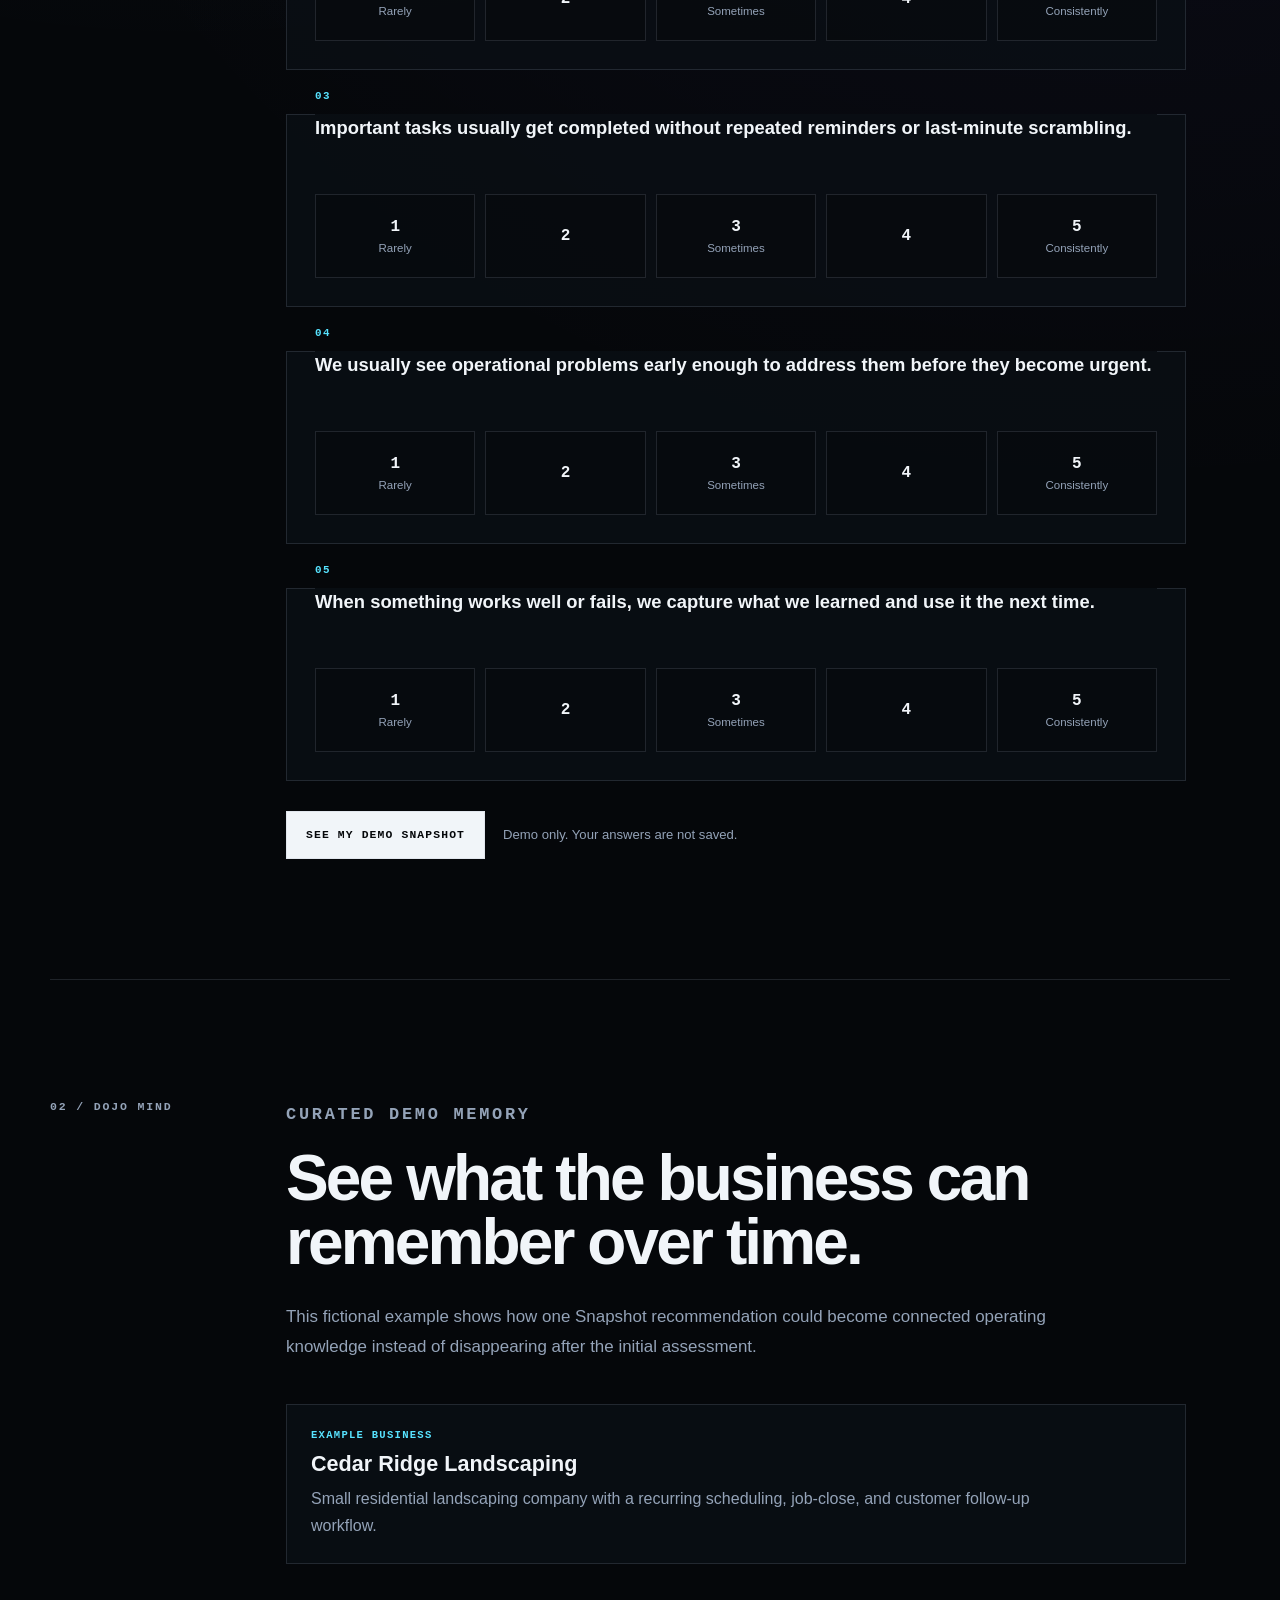
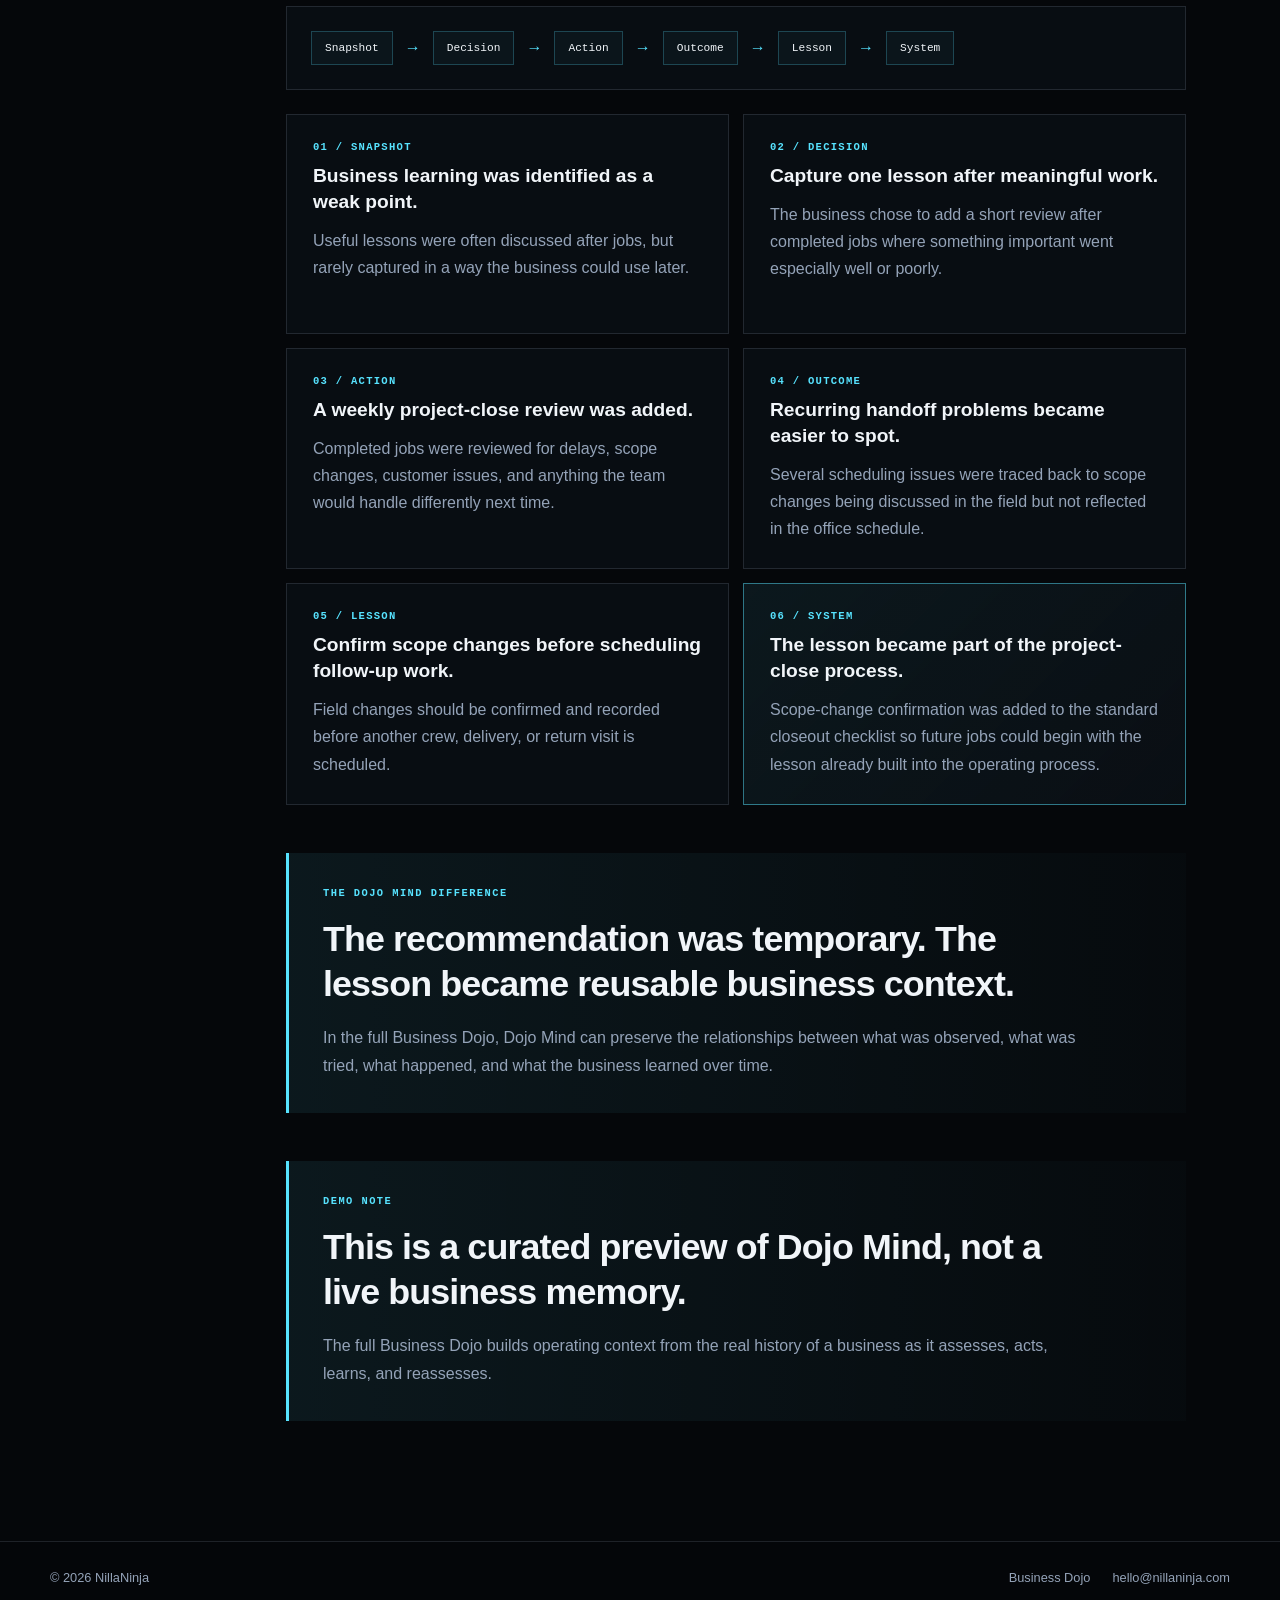
==== commit 563451c3: "Highlight Dojo Mind system outcome" ====
--- a/demo.html
+++ b/demo.html
@@ -322,7 +322,7 @@
             </p>
           </article>
 
-          <article class="dojo-memory-card dojo-memory-card-highlight">
+          <article class="dojo-memory-card">
             <span>05 / LESSON</span>
             <h3>Confirm scope changes before scheduling follow-up work.</h3>
             <p>
@@ -331,7 +331,7 @@
             </p>
           </article>
 
-          <article class="dojo-memory-card">
+          <article class="dojo-memory-card dojo-memory-card-highlight">
             <span>06 / SYSTEM</span>
             <h3>The lesson became part of the project-close process.</h3>
             <p>
